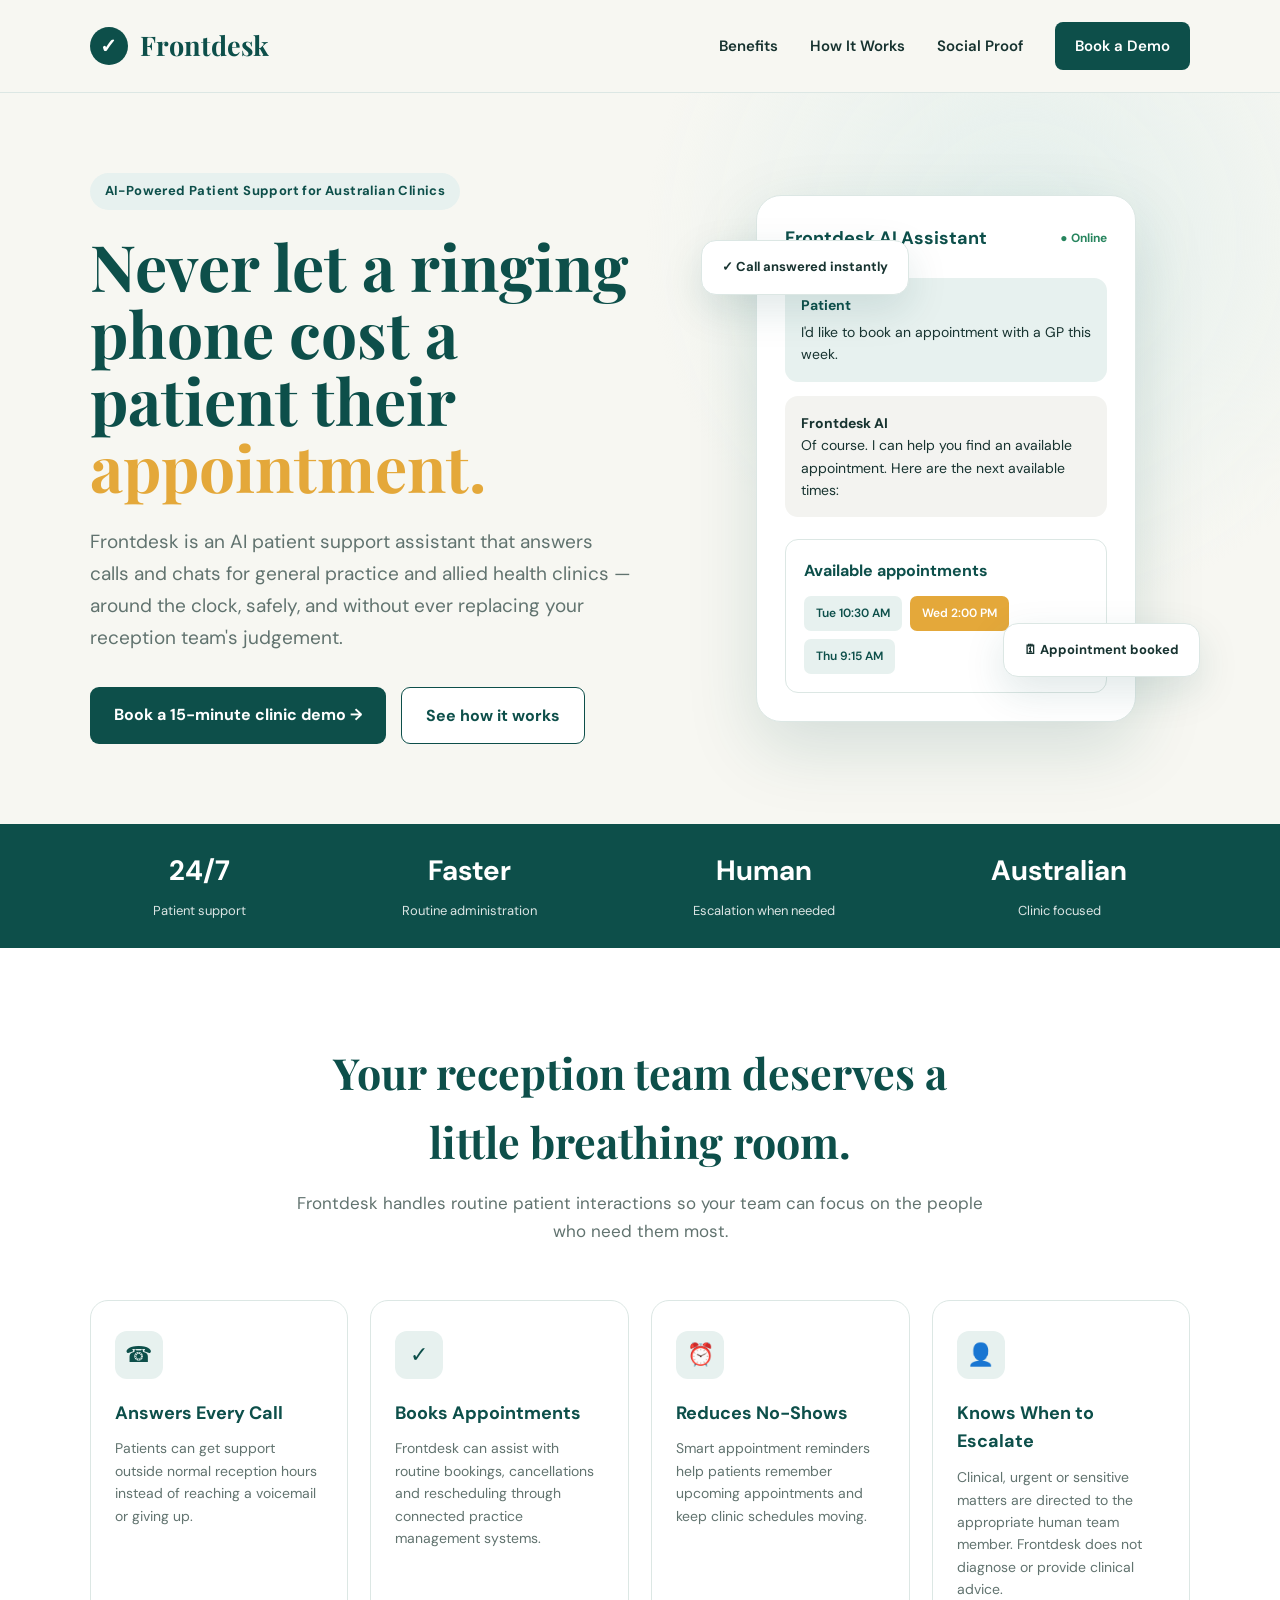
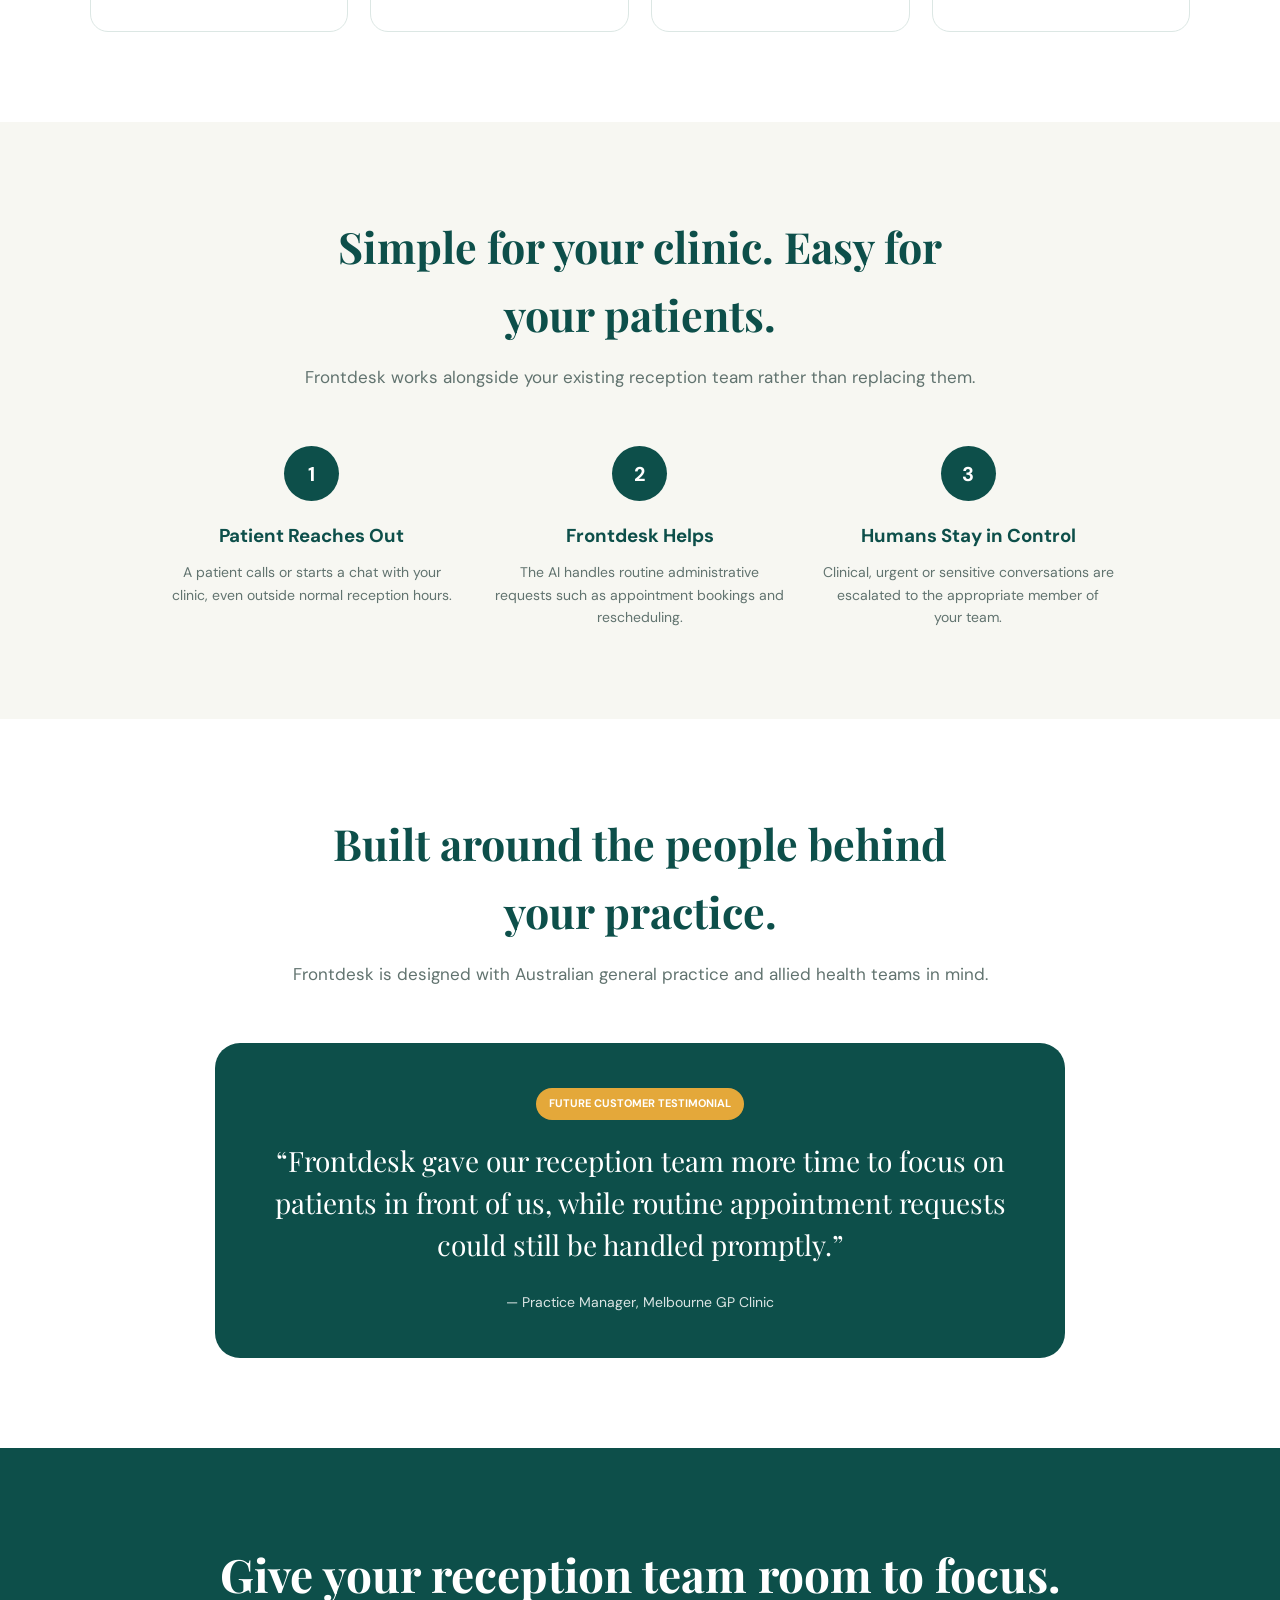
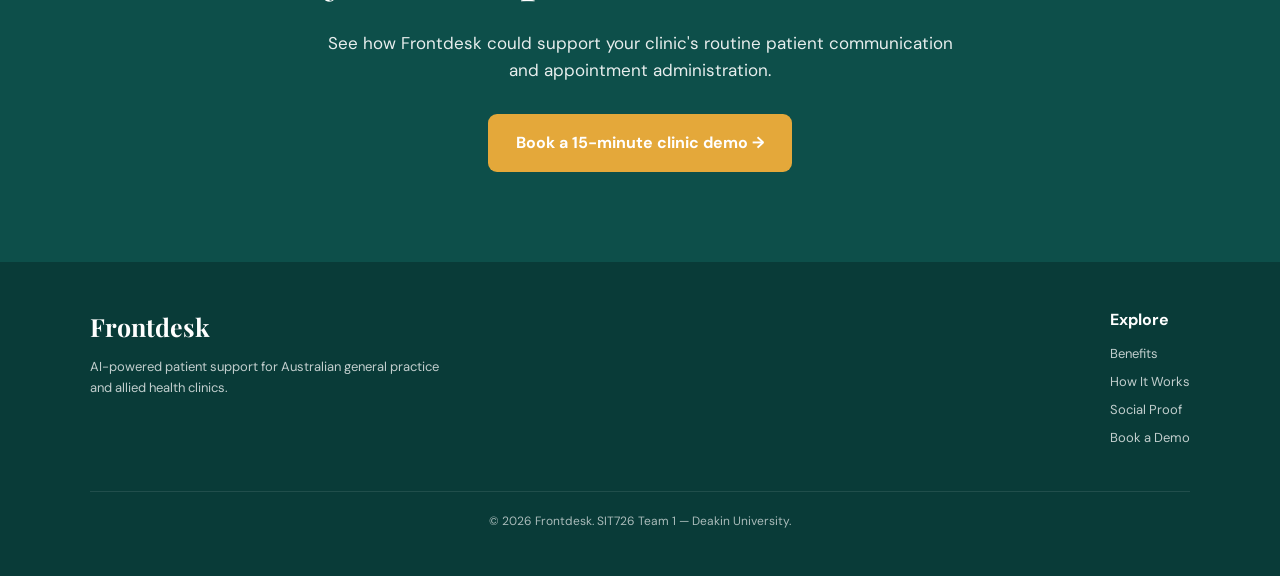
==== index.html @ 4ba11664 "Create index.html" ====
<!DOCTYPE html>
<html lang="en">
<head>
  <meta charset="UTF-8">
  <meta name="viewport" content="width=device-width, initial-scale=1.0">

  <title>Frontdesk | AI Patient Support for Australian Clinics</title>

  <link rel="preconnect" href="https://fonts.googleapis.com">
  <link rel="preconnect" href="https://fonts.gstatic.com" crossorigin>

  <link href="https://fonts.googleapis.com/css2?family=DM+Sans:wght@400;500;600;700&family=Playfair+Display:wght@600;700&display=swap" rel="stylesheet">

  <style>
    * {
      margin: 0;
      padding: 0;
      box-sizing: border-box;
    }

    :root {
      --teal: #0d4f4a;
      --teal-light: #146a63;
      --teal-soft: #e7f1ef;
      --amber: #e4a83a;
      --cream: #f7f7f2;
      --white: #ffffff;
      --dark: #173330;
      --muted: #61736f;
      --border: #dce7e4;
    }

    html {
      scroll-behavior: smooth;
    }

    body {
      font-family: "DM Sans", sans-serif;
      color: var(--dark);
      background: var(--cream);
      line-height: 1.6;
    }

    /* NAVIGATION */

    nav {
      width: 100%;
      padding: 22px 7%;
      display: flex;
      justify-content: space-between;
      align-items: center;
      background: rgba(247, 247, 242, 0.95);
      position: sticky;
      top: 0;
      z-index: 1000;
      border-bottom: 1px solid var(--border);
      backdrop-filter: blur(10px);
    }

    .logo {
      display: flex;
      align-items: center;
      gap: 12px;
      font-family: "Playfair Display", serif;
      font-size: 27px;
      font-weight: 700;
      color: var(--teal);
    }

    .logo-icon {
      width: 38px;
      height: 38px;
      border-radius: 50%;
      background: var(--teal);
      color: white;
      display: flex;
      align-items: center;
      justify-content: center;
      font-size: 20px;
      font-family: Arial, sans-serif;
    }

    .nav-links {
      display: flex;
      align-items: center;
      gap: 32px;
    }

    .nav-links a {
      text-decoration: none;
      color: var(--dark);
      font-size: 15px;
      font-weight: 600;
    }

    .nav-links a:hover {
      color: var(--teal-light);
    }

    .nav-button {
      background: var(--teal);
      color: white !important;
      padding: 12px 20px;
      border-radius: 8px;
    }

    /* HERO */

    .hero {
      min-height: 680px;
      padding: 80px 7%;
      display: grid;
      grid-template-columns: 1.05fr 0.95fr;
      gap: 70px;
      align-items: center;
      background:
        radial-gradient(circle at 80% 20%, #e3efec 0, transparent 32%),
        var(--cream);
    }

    .eyebrow {
      display: inline-block;
      background: var(--teal-soft);
      color: var(--teal);
      padding: 8px 15px;
      border-radius: 50px;
      font-size: 13px;
      font-weight: 700;
      margin-bottom: 22px;
      letter-spacing: 0.4px;
    }

    .hero h1 {
      font-family: "Playfair Display", serif;
      font-size: clamp(45px, 5vw, 70px);
      line-height: 1.05;
      color: var(--teal);
      margin-bottom: 25px;
    }

    .hero h1 span {
      color: var(--amber);
    }

    .hero-subtitle {
      font-size: 19px;
      line-height: 1.7;
      color: var(--muted);
      max-width: 650px;
      margin-bottom: 32px;
    }

    .hero-buttons {
      display: flex;
      gap: 15px;
      flex-wrap: wrap;
    }

    .primary-btn,
    .secondary-btn {
      padding: 15px 24px;
      border-radius: 9px;
      text-decoration: none;
      font-weight: 700;
      display: inline-block;
      transition: 0.25s;
    }

    .primary-btn {
      background: var(--teal);
      color: white;
    }

    .primary-btn:hover {
      background: var(--teal-light);
      transform: translateY(-2px);
    }

    .secondary-btn {
      border: 1px solid var(--teal);
      color: var(--teal);
      background: white;
    }

    .secondary-btn:hover {
      background: var(--teal-soft);
    }

    /* HERO VISUAL */

    .hero-visual {
      position: relative;
      min-height: 470px;
      display: flex;
      align-items: center;
      justify-content: center;
    }

    .main-card {
      width: 380px;
      background: white;
      border: 1px solid var(--border);
      border-radius: 25px;
      padding: 28px;
      box-shadow: 0 25px 70px rgba(13, 79, 74, 0.15);
      position: relative;
      z-index: 2;
    }

    .card-header {
      display: flex;
      justify-content: space-between;
      align-items: center;
      margin-bottom: 25px;
    }

    .card-header h3 {
      color: var(--teal);
      font-size: 18px;
    }

    .online {
      font-size: 12px;
      color: #27855e;
      font-weight: 700;
    }

    .patient-message {
      background: var(--teal-soft);
      padding: 16px;
      border-radius: 13px;
      margin-bottom: 14px;
      font-size: 14px;
    }

    .patient-message strong {
      display: block;
      color: var(--teal);
      margin-bottom: 5px;
    }

    .ai-response {
      background: #f3f3f0;
      padding: 16px;
      border-radius: 13px;
      margin-bottom: 22px;
      font-size: 14px;
    }

    .booking {
      border: 1px solid var(--border);
      padding: 18px;
      border-radius: 13px;
    }

    .booking-title {
      color: var(--teal);
      font-weight: 700;
      margin-bottom: 12px;
    }

    .time-slots {
      display: flex;
      gap: 8px;
      flex-wrap: wrap;
    }

    .slot {
      padding: 8px 12px;
      border-radius: 7px;
      background: var(--teal-soft);
      color: var(--teal);
      font-size: 12px;
      font-weight: 600;
    }

    .slot.selected {
      background: var(--amber);
      color: white;
    }

    .floating-card {
      position: absolute;
      z-index: 3;
      background: white;
      padding: 16px 20px;
      border-radius: 15px;
      box-shadow: 0 15px 40px rgba(13, 79, 74, 0.13);
      border: 1px solid var(--border);
      font-size: 13px;
      font-weight: 700;
    }

    .floating-card.one {
      top: 45px;
      left: 0;
    }

    .floating-card.two {
      right: -10px;
      bottom: 45px;
    }

    /* STATS */

    .stats {
      padding: 25px 7%;
      background: var(--teal);
      color: white;
      display: flex;
      justify-content: space-around;
      text-align: center;
      gap: 30px;
      flex-wrap: wrap;
    }

    .stat strong {
      display: block;
      font-size: 28px;
      margin-bottom: 3px;
    }

    .stat span {
      font-size: 13px;
      opacity: 0.85;
    }

    /* GENERAL */

    section {
      padding: 90px 7%;
    }

    .section-heading {
      max-width: 700px;
      margin: 0 auto 55px;
      text-align: center;
    }

    .section-heading h2 {
      font-family: "Playfair Display", serif;
      font-size: 43px;
      color: var(--teal);
      margin-bottom: 15px;
    }

    .section-heading p {
      color: var(--muted);
      font-size: 17px;
    }

    /* BENEFITS */

    .benefits {
      background: white;
    }

    .benefit-grid {
      display: grid;
      grid-template-columns: repeat(4, 1fr);
      gap: 22px;
    }

    .benefit-card {
      padding: 30px 24px;
      border: 1px solid var(--border);
      border-radius: 18px;
      background: #fff;
      transition: 0.25s;
    }

    .benefit-card:hover {
      transform: translateY(-5px);
      box-shadow: 0 15px 35px rgba(13, 79, 74, 0.09);
    }

    .benefit-icon {
      width: 48px;
      height: 48px;
      border-radius: 12px;
      background: var(--teal-soft);
      color: var(--teal);
      display: flex;
      align-items: center;
      justify-content: center;
      font-size: 22px;
      margin-bottom: 20px;
    }

    .benefit-card h3 {
      color: var(--teal);
      margin-bottom: 10px;
      font-size: 18px;
    }

    .benefit-card p {
      color: var(--muted);
      font-size: 14px;
    }

    /* HOW IT WORKS */

    .how {
      background: var(--cream);
    }

    .steps {
      max-width: 950px;
      margin: auto;
      display: grid;
      grid-template-columns: repeat(3, 1fr);
      gap: 35px;
    }

    .step {
      text-align: center;
    }

    .step-number {
      width: 55px;
      height: 55px;
      border-radius: 50%;
      background: var(--teal);
      color: white;
      display: flex;
      align-items: center;
      justify-content: center;
      margin: 0 auto 20px;
      font-size: 20px;
      font-weight: 700;
    }

    .step h3 {
      color: var(--teal);
      margin-bottom: 10px;
    }

    .step p {
      color: var(--muted);
      font-size: 14px;
    }

    /* SOCIAL PROOF */

    .social-proof {
      background: white;
    }

    .testimonial {
      max-width: 850px;
      margin: auto;
      padding: 45px;
      border-radius: 25px;
      background: var(--teal);
      color: white;
      text-align: center;
      position: relative;
    }

    .quote {
      font-family: "Playfair Display", serif;
      font-size: 28px;
      line-height: 1.5;
      margin-bottom: 25px;
    }

    .testimonial-author {
      font-size: 14px;
      opacity: 0.85;
    }

    .future-label {
      display: inline-block;
      background: var(--amber);
      padding: 7px 13px;
      border-radius: 50px;
      font-size: 11px;
      font-weight: 700;
      margin-bottom: 20px;
    }

    /* CTA */

    .cta-section {
      background: var(--teal);
      color: white;
      text-align: center;
    }

    .cta-section h2 {
      font-family: "Playfair Display", serif;
      font-size: 46px;
      margin-bottom: 18px;
    }

    .cta-section p {
      max-width: 650px;
      margin: 0 auto 30px;
      opacity: 0.9;
      font-size: 17px;
    }

    .cta-button {
      display: inline-block;
      background: var(--amber);
      color: white;
      padding: 16px 28px;
      border-radius: 9px;
      text-decoration: none;
      font-weight: 700;
      transition: 0.25s;
    }

    .cta-button:hover {
      transform: translateY(-2px);
      opacity: 0.9;
    }

    /* FOOTER */

    footer {
      background: #093b38;
      color: white;
      padding: 45px 7%;
    }

    .footer-content {
      display: flex;
      justify-content: space-between;
      gap: 40px;
      flex-wrap: wrap;
    }

    .footer-brand {
      max-width: 350px;
    }

    .footer-brand h3 {
      font-family: "Playfair Display", serif;
      font-size: 25px;
      margin-bottom: 10px;
    }

    .footer-brand p {
      opacity: 0.75;
      font-size: 13px;
    }

    .footer-links h4 {
      margin-bottom: 12px;
    }

    .footer-links a {
      display: block;
      color: white;
      opacity: 0.75;
      text-decoration: none;
      font-size: 13px;
      margin-bottom: 7px;
    }

    .footer-bottom {
      border-top: 1px solid rgba(255,255,255,0.15);
      margin-top: 35px;
      padding-top: 20px;
      font-size: 12px;
      opacity: 0.65;
      text-align: center;
    }

    /* RESPONSIVE */

    @media (max-width: 1000px) {

      .hero {
        grid-template-columns: 1fr;
        text-align: center;
      }

      .hero-subtitle {
        margin-left: auto;
        margin-right: auto;
      }

      .hero-buttons {
        justify-content: center;
      }

      .benefit-grid {
        grid-template-columns: repeat(2, 1fr);
      }

      .hero-visual {
        margin-top: 20px;
      }
    }

    @media (max-width: 700px) {

      nav {
        padding: 18px 5%;
      }

      .nav-links {
        display: none;
      }

      .hero {
        padding: 60px 5%;
      }

      section {
        padding: 65px 5%;
      }

      .benefit-grid,
      .steps {
        grid-template-columns: 1fr;
      }

      .main-card {
        width: 100%;
        max-width: 360px;
      }

      .floating-card {
        display: none;
      }

      .stats {
        padding: 30px 5%;
      }

      .cta-section h2 {
        font-size: 36px;
      }

      .testimonial {
        padding: 30px 22px;
      }

      .quote {
        font-size: 22px;
      }
    }
  </style>
</head>

<body>

  <!-- NAVIGATION -->

  <nav>

    <div class="logo">
      <div class="logo-icon">✓</div>
      Frontdesk
    </div>

    <div class="nav-links">
      <a href="#benefits">Benefits</a>
      <a href="#how">How It Works</a>
      <a href="#proof">Social Proof</a>
      <a href="#demo" class="nav-button">Book a Demo</a>
    </div>

  </nav>


  <!-- HERO / 1A, 1B, 1C, 1D -->

  <section class="hero">

    <div class="hero-content">

      <div class="eyebrow">
        AI-Powered Patient Support for Australian Clinics
      </div>

      <!-- 1A MAIN HEADLINE -->

      <h1>
        Never let a ringing phone cost a patient their <span>appointment.</span>
      </h1>

      <!-- 1B SUPPORTING HEADLINE -->

      <p class="hero-subtitle">
        Frontdesk is an AI patient support assistant that answers calls
        and chats for general practice and allied health clinics —
        around the clock, safely, and without ever replacing your
        reception team's judgement.
      </p>

      <!-- CTA -->

      <div class="hero-buttons">
        <a href="#demo" class="primary-btn">
          Book a 15-minute clinic demo →
        </a>

        <a href="#benefits" class="secondary-btn">
          See how it works
        </a>
      </div>

    </div>


    <!-- 1C HERO SHOT -->

    <div class="hero-visual">

      <div class="floating-card one">
        ✓ Call answered instantly
      </div>

      <div class="main-card">

        <div class="card-header">

          <h3>Frontdesk AI Assistant</h3>

          <div class="online">
            ● Online
          </div>

        </div>

        <div class="patient-message">

          <strong>Patient</strong>

          I'd like to book an appointment
          with a GP this week.

        </div>

        <div class="ai-response">

          <strong>Frontdesk AI</strong><br>

          Of course. I can help you find an
          available appointment. Here are the
          next available times:

        </div>

        <div class="booking">

          <div class="booking-title">
            Available appointments
          </div>

          <div class="time-slots">

            <div class="slot">
              Tue 10:30 AM
            </div>

            <div class="slot selected">
              Wed 2:00 PM
            </div>

            <div class="slot">
              Thu 9:15 AM
            </div>

          </div>

        </div>

      </div>

      <div class="floating-card two">
        🗓 Appointment booked
      </div>

    </div>

  </section>


  <!-- BENEFIT SUMMARY / 1D -->

  <div class="stats">

    <div class="stat">
      <strong>24/7</strong>
      <span>Patient support</span>
    </div>

    <div class="stat">
      <strong>Faster</strong>
      <span>Routine administration</span>
    </div>

    <div class="stat">
      <strong>Human</strong>
      <span>Escalation when needed</span>
    </div>

    <div class="stat">
      <strong>Australian</strong>
      <span>Clinic focused</span>
    </div>

  </div>


  <!-- BENEFITS / SECTION 3 -->

  <section class="benefits" id="benefits">

    <div class="section-heading">

      <h2>
        Your reception team deserves a little breathing room.
      </h2>

      <p>
        Frontdesk handles routine patient interactions so your
        team can focus on the people who need them most.
      </p>

    </div>


    <div class="benefit-grid">

      <div class="benefit-card">

        <div class="benefit-icon">
          ☎
        </div>

        <h3>
          Answers Every Call
        </h3>

        <p>
          Patients can get support outside normal reception
          hours instead of reaching a voicemail or giving up.
        </p>

      </div>


      <div class="benefit-card">

        <div class="benefit-icon">
          ✓
        </div>

        <h3>
          Books Appointments
        </h3>

        <p>
          Frontdesk can assist with routine bookings,
          cancellations and rescheduling through connected
          practice management systems.
        </p>

      </div>


      <div class="benefit-card">

        <div class="benefit-icon">
          ⏰
        </div>

        <h3>
          Reduces No-Shows
        </h3>

        <p>
          Smart appointment reminders help patients remember
          upcoming appointments and keep clinic schedules moving.
        </p>

      </div>


      <div class="benefit-card">

        <div class="benefit-icon">
          👤
        </div>

        <h3>
          Knows When to Escalate
        </h3>

        <p>
          Clinical, urgent or sensitive matters are directed
          to the appropriate human team member. Frontdesk
          does not diagnose or provide clinical advice.
        </p>

      </div>

    </div>

  </section>


  <!-- HOW IT WORKS -->

  <section class="how" id="how">

    <div class="section-heading">

      <h2>
        Simple for your clinic. Easy for your patients.
      </h2>

      <p>
        Frontdesk works alongside your existing reception
        team rather than replacing them.
      </p>

    </div>


    <div class="steps">

      <div class="step">

        <div class="step-number">
          1
        </div>

        <h3>
          Patient Reaches Out
        </h3>

        <p>
          A patient calls or starts a chat with your clinic,
          even outside normal reception hours.
        </p>

      </div>


      <div class="step">

        <div class="step-number">
          2
        </div>

        <h3>
          Frontdesk Helps
        </h3>

        <p>
          The AI handles routine administrative requests
          such as appointment bookings and rescheduling.
        </p>

      </div>


      <div class="step">

        <div class="step-number">
          3
        </div>

        <h3>
          Humans Stay in Control
        </h3>

        <p>
          Clinical, urgent or sensitive conversations are
          escalated to the appropriate member of your team.
        </p>

      </div>

    </div>

  </section>


  <!-- SOCIAL PROOF / SECTION 4 -->

  <section class="social-proof" id="proof">

    <div class="section-heading">

      <h2>
        Built around the people behind your practice.
      </h2>

      <p>
        Frontdesk is designed with Australian general practice
        and allied health teams in mind.
      </p>

    </div>


    <div class="testimonial">

      <div class="future-label">
        FUTURE CUSTOMER TESTIMONIAL
      </div>

      <div class="quote">

        “Frontdesk gave our reception team more time to focus
        on patients in front of us, while routine appointment
        requests could still be handled promptly.”

      </div>

      <div class="testimonial-author">

        — Practice Manager, Melbourne GP Clinic

      </div>

    </div>

  </section>


  <!-- FINAL CTA -->

  <section class="cta-section" id="demo">

    <h2>
      Give your reception team room to focus.
    </h2>

    <p>
      See how Frontdesk could support your clinic's routine
      patient communication and appointment administration.
    </p>

    <a href="mailto:frontdesk.demo@example.com" class="cta-button">
      Book a 15-minute clinic demo →
    </a>

  </section>


  <!-- FOOTER -->

  <footer>

    <div class="footer-content">

      <div class="footer-brand">

        <h3>Frontdesk</h3>

        <p>
          AI-powered patient support for Australian general
          practice and allied health clinics.
        </p>

      </div>


      <div class="footer-links">

        <h4>Explore</h4>

        <a href="#benefits">Benefits</a>
        <a href="#how">How It Works</a>
        <a href="#proof">Social Proof</a>
        <a href="#demo">Book a Demo</a>

      </div>

    </div>


    <div class="footer-bottom">

      © 2026 Frontdesk. SIT726 Team 1 — Deakin University.

    </div>

  </footer>


</body>
</html>
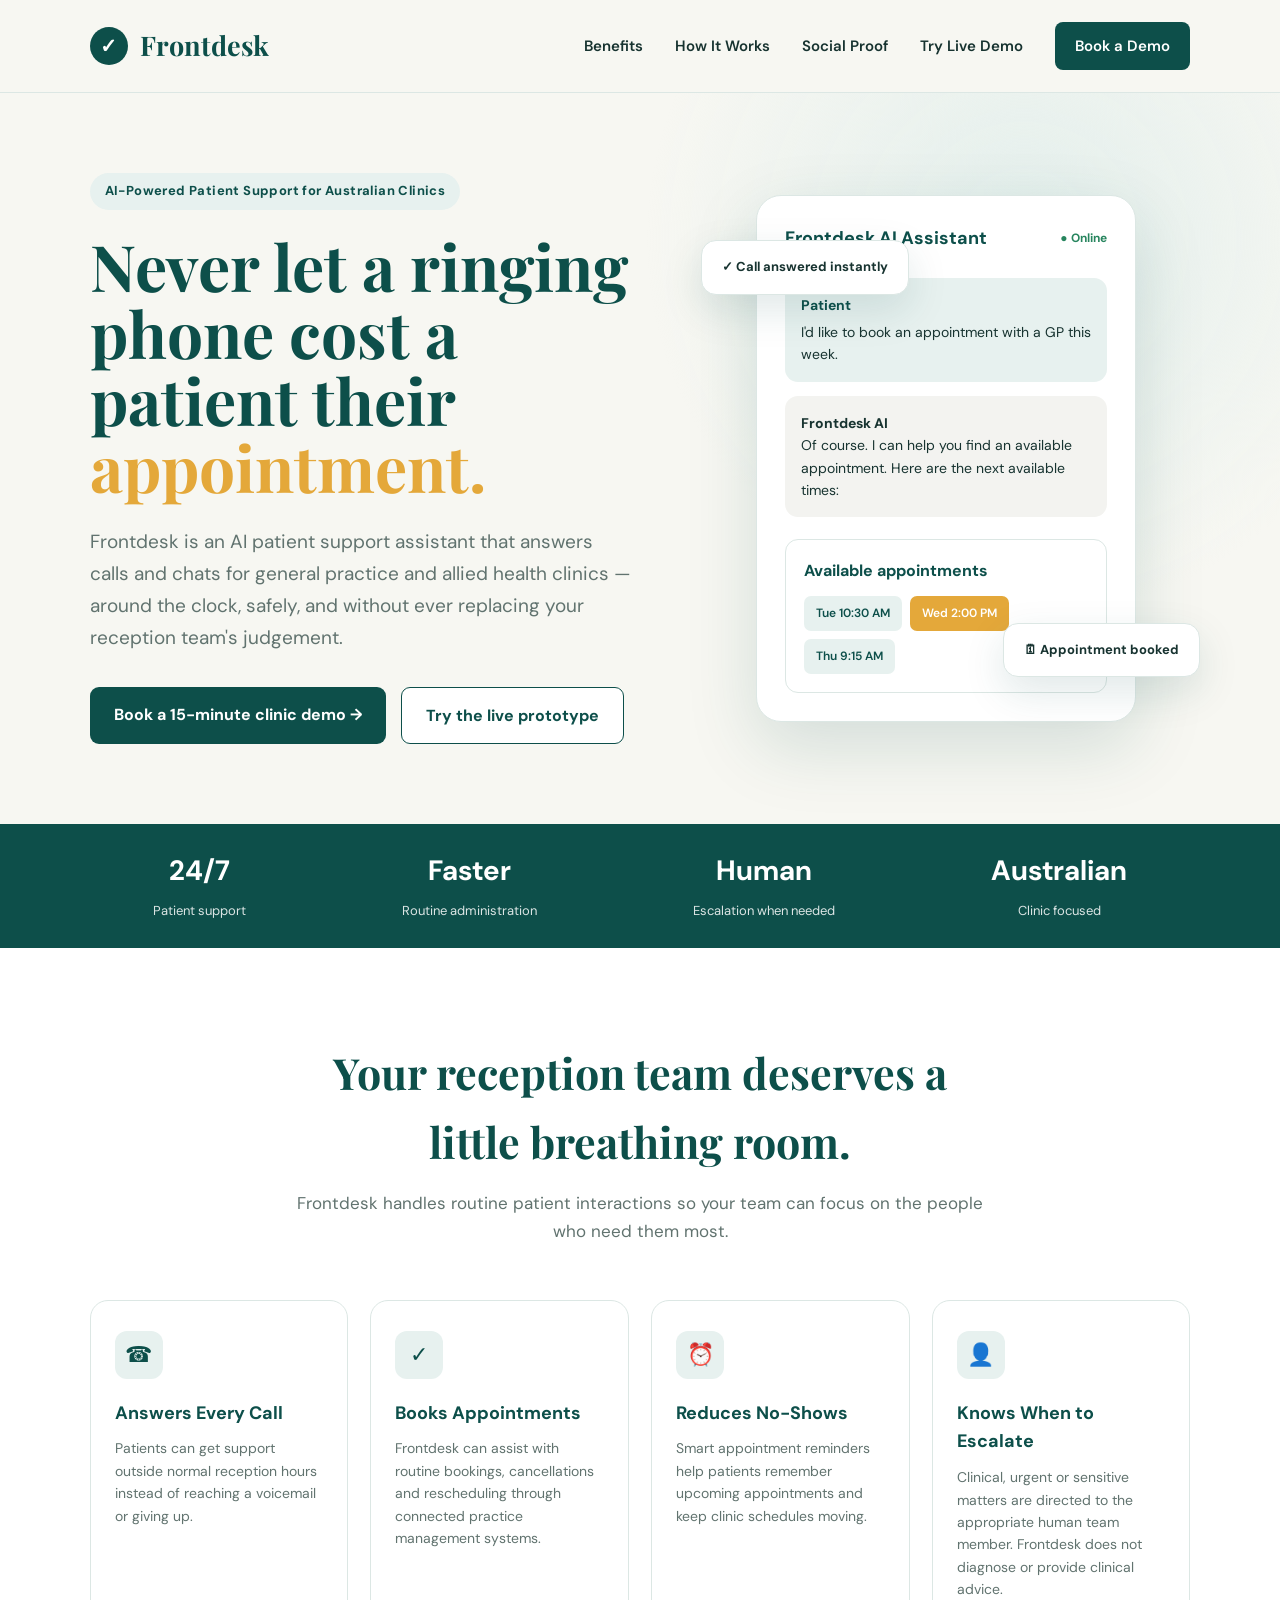
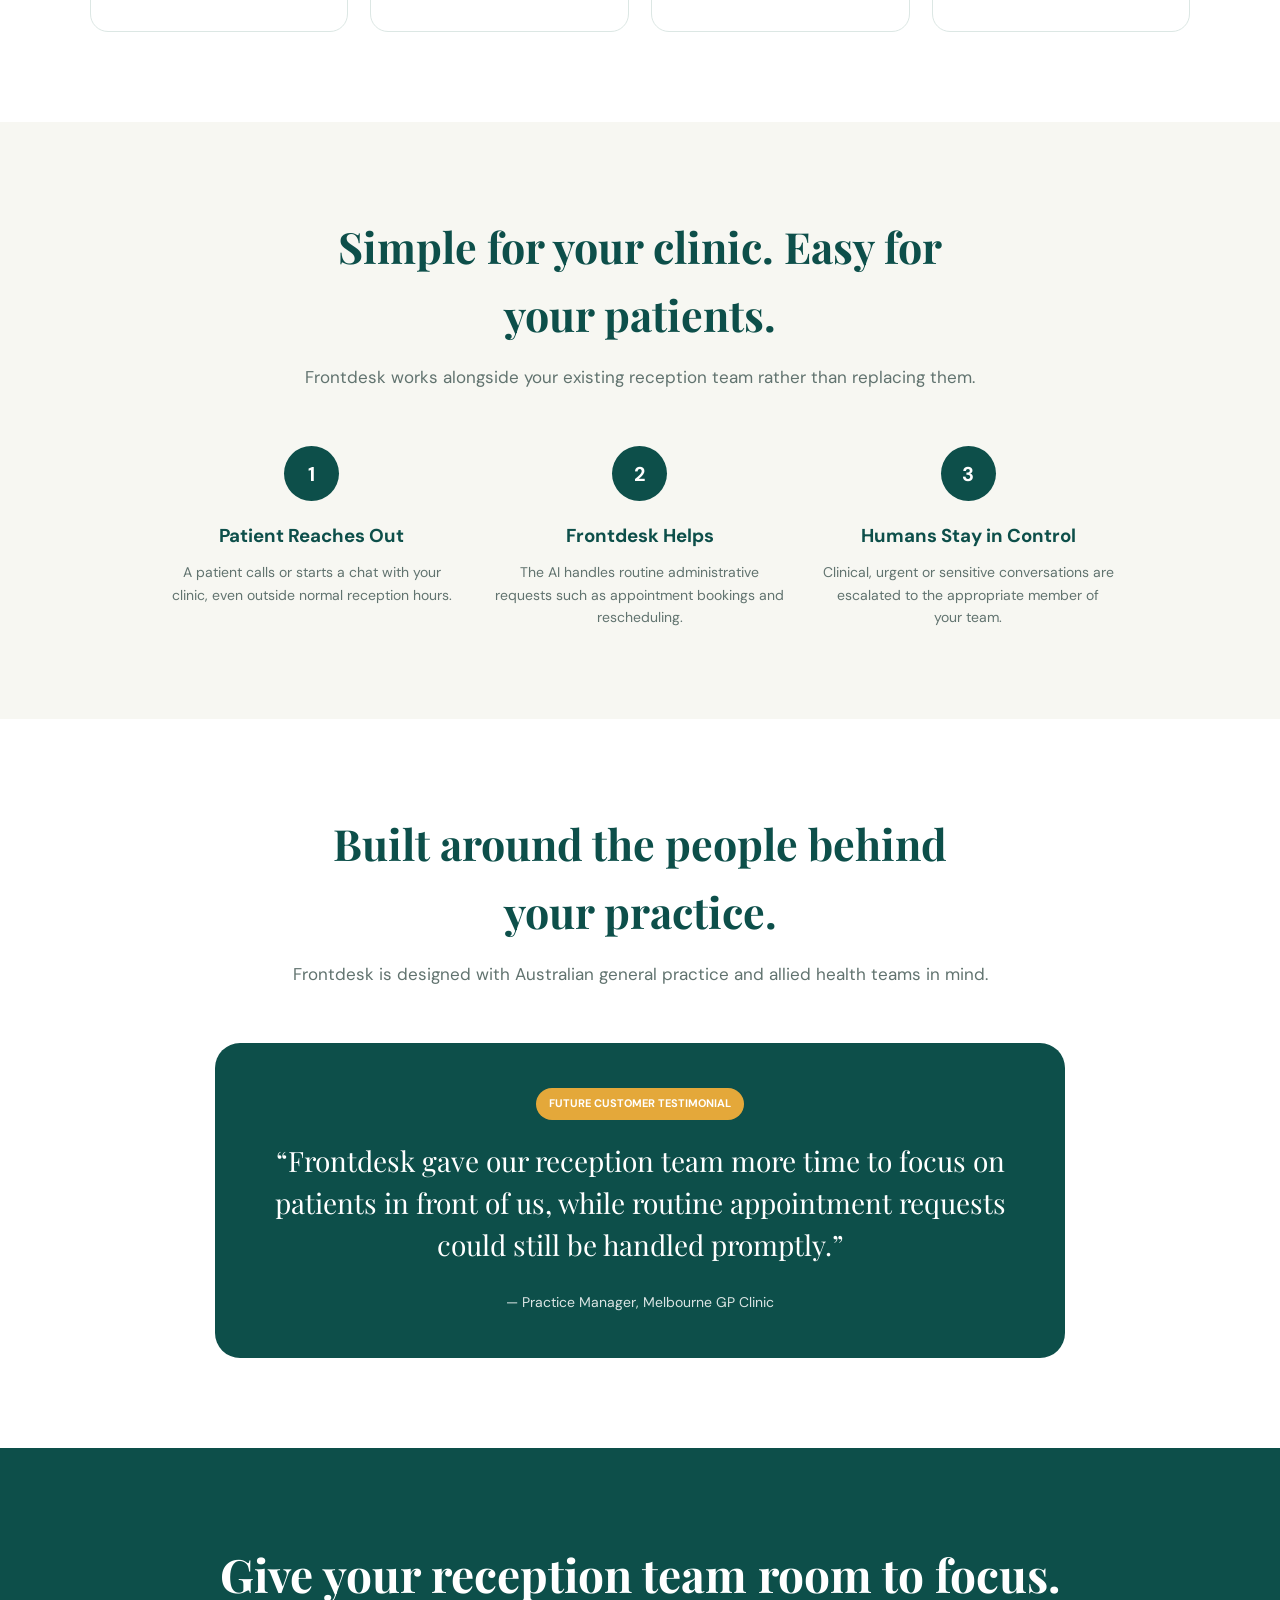
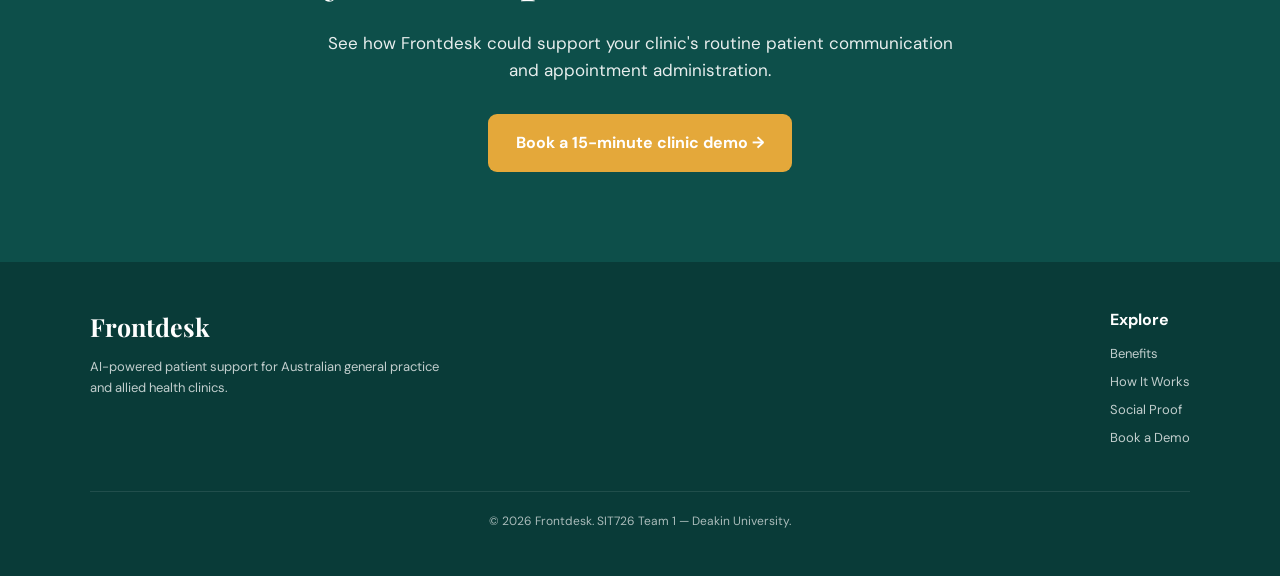
==== commit 19243697: "Add files via upload" ====
--- a/index.html
+++ b/index.html
@@ -661,6 +661,7 @@
       <a href="#benefits">Benefits</a>
       <a href="#how">How It Works</a>
       <a href="#proof">Social Proof</a>
+      <a href="app.html">Try Live Demo</a>
       <a href="#demo" class="nav-button">Book a Demo</a>
     </div>
 
@@ -699,8 +700,8 @@
           Book a 15-minute clinic demo →
         </a>
 
-        <a href="#benefits" class="secondary-btn">
-          See how it works
+        <a href="app.html" class="secondary-btn">
+          Try the live prototype
         </a>
       </div>
 
